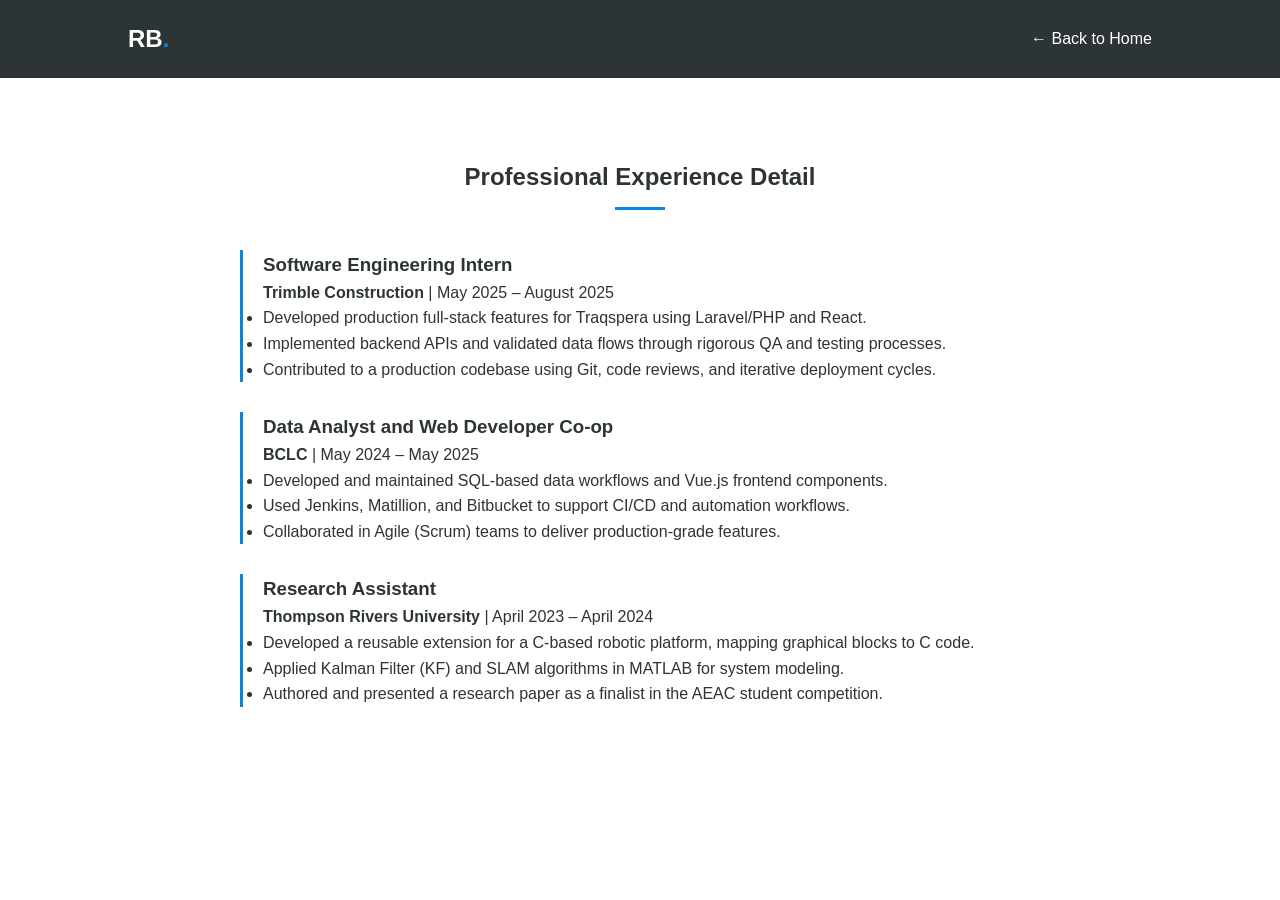
==== experience.html @ e1761ea9 "added more sections and detailed page for expereince, projects and summary." ====
<!doctype html>
<html lang="en">
  <head>
    <meta charset="UTF-8" />
    <meta name="viewport" content="width=device-width, initial-scale=1.0" />
    <title>Work Experience | Ruth Befikadu</title>
    <link rel="stylesheet" href="index.css" />
  </head>
  <body>
    <nav>
      <div class="logo">
        <a href="index.html" style="color: white; text-decoration: none"
          >RB<span>.</span></a
        >
      </div>
      <ul>
        <li><a href="index.html">← Back to Home</a></li>
      </ul>
    </nav>

    <section class="container">
      <h2>Professional Experience Detail</h2>
      <div class="timeline">
        <div class="job">
          <h3>Software Engineering Intern</h3>
          <p><strong>Trimble Construction</strong> | May 2025 – August 2025</p>
          <ul>
            <li>
              Developed production full-stack features for Traqspera using
              Laravel/PHP and React.
            </li>
            <li>
              Implemented backend APIs and validated data flows through rigorous
              QA and testing processes.
            </li>
            <li>
              Contributed to a production codebase using Git, code reviews, and
              iterative deployment cycles.
            </li>
          </ul>
        </div>
        <div class="job">
          <h3>Data Analyst and Web Developer Co-op</h3>
          <p><strong>BCLC</strong> | May 2024 – May 2025</p>
          <ul>
            <li>
              Developed and maintained SQL-based data workflows and Vue.js
              frontend components.
            </li>
            <li>
              Used Jenkins, Matillion, and Bitbucket to support CI/CD and
              automation workflows.
            </li>
            <li>
              Collaborated in Agile (Scrum) teams to deliver production-grade
              features.
            </li>
          </ul>
        </div>
        <div class="job">
          <h3>Research Assistant</h3>
          <p>
            <strong>Thompson Rivers University</strong> | April 2023 – April
            2024
          </p>
          <ul>
            <li>
              Developed a reusable extension for a C-based robotic platform,
              mapping graphical blocks to C code.
            </li>
            <li>
              Applied Kalman Filter (KF) and SLAM algorithms in MATLAB for
              system modeling.
            </li>
            <li>
              Authored and presented a research paper as a finalist in the AEAC
              student competition.
            </li>
          </ul>
        </div>
      </div>
    </section>
  </body>
</html>
---- index.css ----
:root {
    --primary: #2d3436;
    --accent: #0984e3;
    --text: #2d3436;
    --bg: #ffffff;
    --light-bg: #f5f6fa;
}

* { margin: 0; padding: 0; box-sizing: border-box; font-family: 'Segoe UI', sans-serif; }

body { color: var(--text); line-height: 1.6; }

.container { padding: 80px 10%; }
.bg-light { background: var(--light-bg); }

nav {
    display: flex; justify-content: space-between; align-items: center;
    padding: 20px 10%; background: var(--primary); color: white;
}
.logo { font-size: 1.5rem; font-weight: bold; }
.logo span { color: var(--accent); }
nav ul { display: flex; list-style: none; }
nav ul li { margin-left: 20px; }
nav ul li a { color: white; text-decoration: none; font-weight: 500; }

.hero {
    height: 400px; background: var(--primary); color: white;
    display: flex; flex-direction: column; justify-content: center; align-items: center;
    text-align: center;
}
.hero h1 { font-size: 3rem; margin-bottom: 10px; }
.hero-links a { color: white; font-size: 1.5rem; margin: 0 15px; transition: 0.3s; }
.hero-links a:hover { color: var(--accent); }

h2 { margin-bottom: 40px; text-align: center; position: relative; }
h2::after { content: ''; display: block; width: 50px; height: 3px; background: var(--accent); margin: 10px auto; }

.skills-grid { display: grid; grid-template-columns: repeat(auto-fit, minmax(200px, 1fr)); gap: 20px; }
.skill-card { text-align: center; padding: 30px; background: white; border-radius: 8px; box-shadow: 0 4px 6px rgba(0,0,0,0.1); }
.skill-card i { font-size: 2rem; color: var(--accent); margin-bottom: 15px; }

.timeline { max-width: 800px; margin: 0 auto; }
.job { margin-bottom: 30px; border-left: 3px solid var(--accent); padding-left: 20px; }
.job-header { display: flex; justify-content: space-between; font-weight: bold; margin-bottom: 10px; }

.project-grid { display: grid; grid-template-columns: repeat(auto-fit, minmax(280px, 1fr)); gap: 25px; }
.project-card { 
    background: white; padding: 25px; border-radius: 10px; border-bottom: 4px solid var(--accent);
    box-shadow: 0 10px 20px rgba(0,0,0,0.05); transition: transform 0.3s;
}
.project-card:hover { transform: translateY(-5px); }
.project-card h3 { margin-bottom: 5px; }
.project-card p:nth-child(2) { font-size: 0.85rem; color: var(--accent); font-weight: bold; margin-bottom: 15px; }
.desc { font-size: 0.95rem; color: #636e72; }

footer { text-align: center; padding: 40px; background: var(--primary); color: white; font-size: 0.9rem; }


/* Additional Styles for index.css */

.summary-list ul {
    list-style: none;
    display: grid;
    grid-template-columns: repeat(auto-fit, minmax(300px, 1fr));
    gap: 15px;
    padding: 0;
}

.summary-list li {
    background: white;
    padding: 15px;
    border-radius: 5px;
    border-left: 4px solid var(--accent);
    box-shadow: 0 2px 5px rgba(0,0,0,0.05);
}

.section-header {
    display: flex;
    justify-content: space-between;
    align-items: baseline;
    margin-bottom: 30px;
}

.detail-link {
    color: var(--accent);
    text-decoration: none;
    font-weight: 600;
    font-size: 0.9rem;
    transition: 0.3s;
}

.detail-link:hover {
    text-decoration: underline;
    opacity: 0.8;
}

.btn-nav {
    background: var(--accent);
    padding: 8px 15px;
    border-radius: 4px;
    transition: 0.3s;
}

.btn-nav:hover {
    background: #0773c5;
}

/* Wide Project List Styling */
.project-list-wide {
    display: flex;
    flex-direction: column;
    gap: 30px;
    max-width: 1000px;
    margin: 0 auto;
}

.project-card.wide {
    width: 100%; /* Force full width */
    background: white;
    padding: 30px;
    border-radius: 10px;
    border-left: 5px solid var(--accent); /* Accent bar on the left instead of bottom */
    border-bottom: none; 
    box-shadow: 0 4px 15px rgba(0,0,0,0.08);
}

.project-header {
    display: flex;
    justify-content: space-between;
    align-items: center;
    margin-bottom: 15px;
    flex-wrap: wrap;
    gap: 10px;
}

.tech-stack {
    font-size: 0.85rem;
    color: var(--accent);
    font-weight: 700;
    text-transform: uppercase;
}

.project-card.wide ul {
    margin-top: 15px;
    padding-left: 20px;
    color: #444;
}

.project-card.wide li {
    margin-bottom: 8px;
    font-size: 0.95rem;
}

/* Ensure images don't disrupt the flow if you add them later */
.project-card.wide img {
    max-width: 100%;
    height: auto;
    border-radius: 5px;
    margin-top: 15px;
}
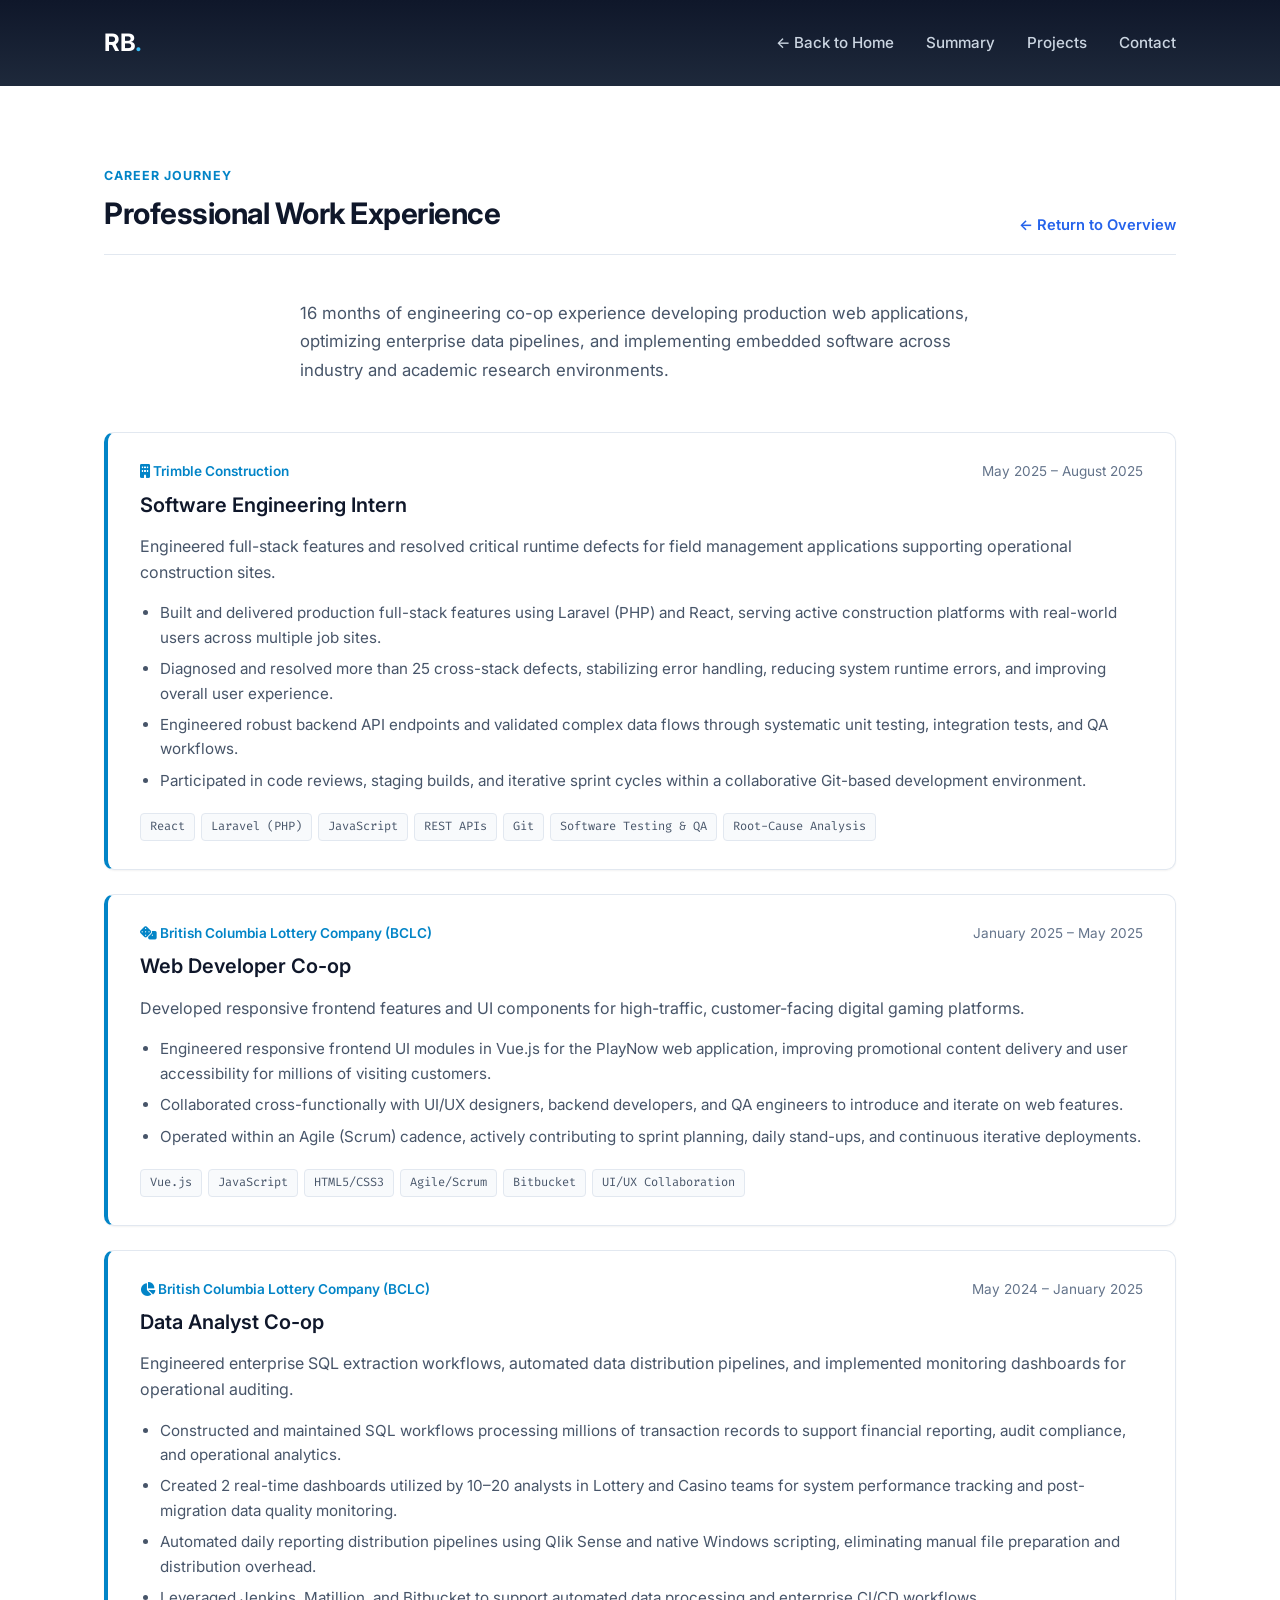
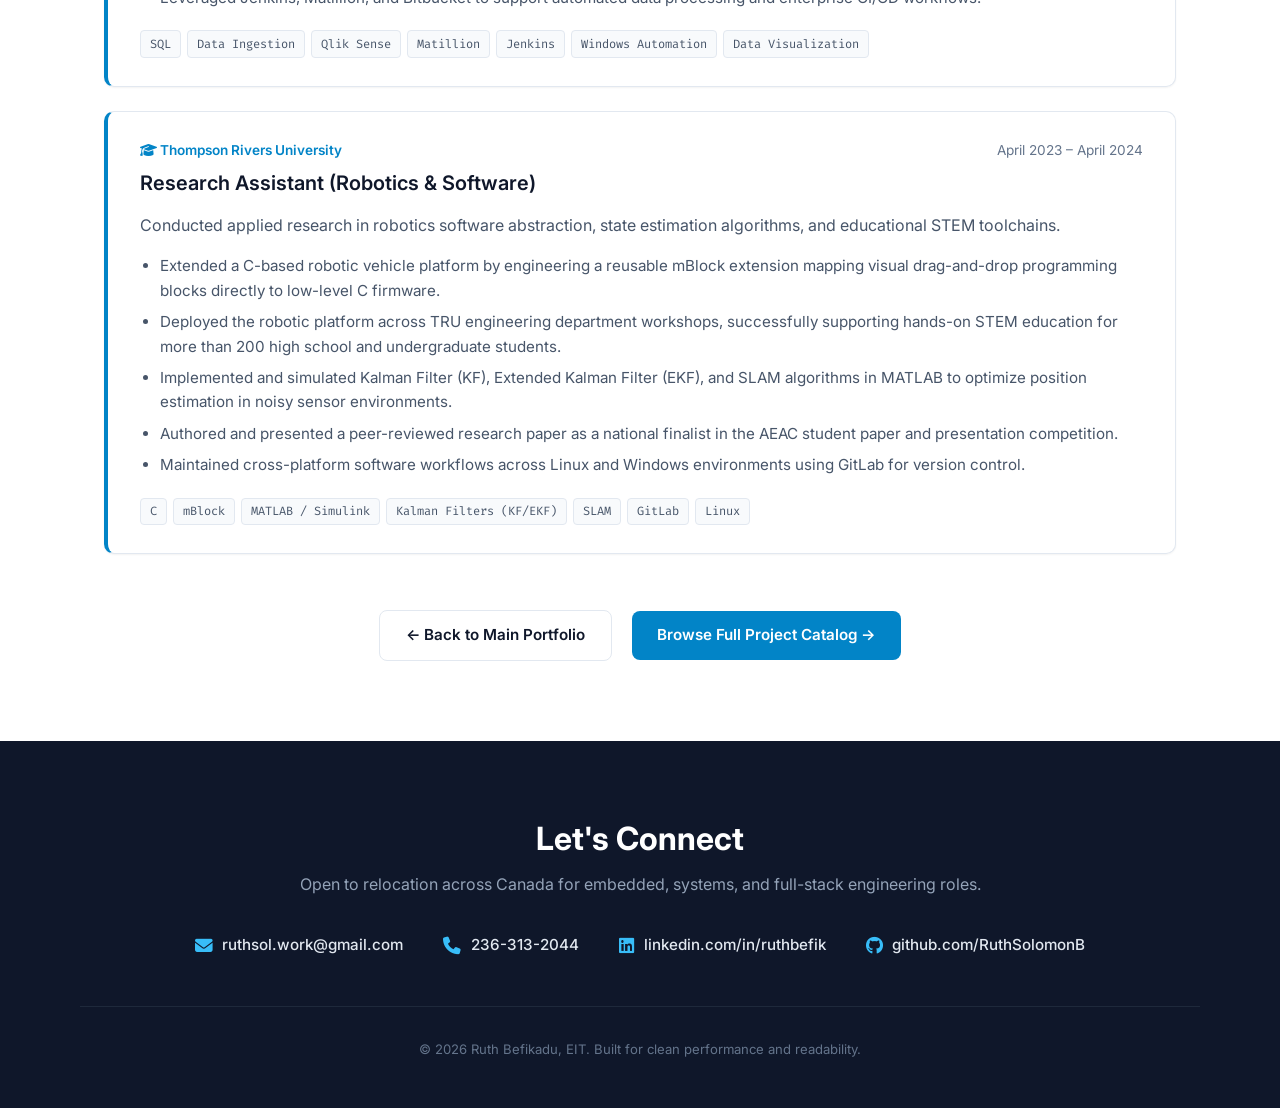
==== commit e1871a9e: "Update UI and added more projects." ====
--- a/experience.html
+++ b/experience.html
@@ -3,82 +3,235 @@
   <head>
     <meta charset="UTF-8" />
     <meta name="viewport" content="width=device-width, initial-scale=1.0" />
-    <title>Work Experience | Ruth Befikadu</title>
+    <title>Professional Experience | Ruth Befikadu, EIT</title>
+    <meta
+      name="description"
+      content="Comprehensive work history and co-op experience for Ruth Befikadu, EIT."
+    />
     <link rel="stylesheet" href="index.css" />
+    <link
+      rel="stylesheet"
+      href="https://cdnjs.cloudflare.com/ajax/libs/font-awesome/6.5.1/css/all.min.css"
+    />
+    <link rel="preconnect" href="https://fonts.googleapis.com" />
+    <link rel="preconnect" href="https://fonts.gstatic.com" crossorigin />
+    <link
+      href="https://fonts.googleapis.com/css2?family=Fira+Code:wght@400;500&family=Inter:wght@300;400;500;600;700&display=swap"
+      rel="stylesheet"
+    />
   </head>
   <body>
-    <nav>
-      <div class="logo">
-        <a href="index.html" style="color: white; text-decoration: none"
-          >RB<span>.</span></a
-        >
-      </div>
-      <ul>
-        <li><a href="index.html">← Back to Home</a></li>
-      </ul>
-    </nav>
-
-    <section class="container">
-      <h2>Professional Experience Detail</h2>
+    <!-- Top Navigation Bar -->
+    <header>
+      <nav class="nav-container">
+        <a href="index.html" class="logo">RB<span>.</span></a>
+        <ul class="nav-links">
+          <li><a href="index.html">&larr; Back to Home</a></li>
+          <li><a href="summary.html">Summary</a></li>
+          <li><a href="projects.html">Projects</a></li>
+          <li><a href="index.html#contact">Contact</a></li>
+        </ul>
+      </nav>
+    </header>
+
+    <main class="container">
+      <!-- Section Header -->
+      <div class="section-header">
+        <div>
+          <span class="section-tag">Career Journey</span>
+          <h2>Professional Work Experience</h2>
+        </div>
+        <a href="index.html" class="detail-link">&larr; Return to Overview</a>
+      </div>
+
+      <!-- Lead Summary -->
+      <p class="hero-intro" style="color: var(--text-muted); margin-bottom: 3rem; text-align: left;">
+        16 months of engineering co-op experience developing production web applications, optimizing enterprise data pipelines, and implementing embedded software across industry and academic research environments.
+      </p>
+
       <div class="timeline">
-        <div class="job">
-          <h3>Software Engineering Intern</h3>
-          <p><strong>Trimble Construction</strong> | May 2025 – August 2025</p>
-          <ul>
-            <li>
-              Developed production full-stack features for Traqspera using
-              Laravel/PHP and React.
-            </li>
-            <li>
-              Implemented backend APIs and validated data flows through rigorous
-              QA and testing processes.
-            </li>
-            <li>
-              Contributed to a production codebase using Git, code reviews, and
-              iterative deployment cycles.
-            </li>
-          </ul>
-        </div>
-        <div class="job">
-          <h3>Data Analyst and Web Developer Co-op</h3>
-          <p><strong>BCLC</strong> | May 2024 – May 2025</p>
-          <ul>
-            <li>
-              Developed and maintained SQL-based data workflows and Vue.js
-              frontend components.
-            </li>
-            <li>
-              Used Jenkins, Matillion, and Bitbucket to support CI/CD and
-              automation workflows.
-            </li>
-            <li>
-              Collaborated in Agile (Scrum) teams to deliver production-grade
-              features.
-            </li>
-          </ul>
-        </div>
-        <div class="job">
-          <h3>Research Assistant</h3>
-          <p>
-            <strong>Thompson Rivers University</strong> | April 2023 – April
-            2024
-          </p>
-          <ul>
-            <li>
-              Developed a reusable extension for a C-based robotic platform,
-              mapping graphical blocks to C code.
-            </li>
-            <li>
-              Applied Kalman Filter (KF) and SLAM algorithms in MATLAB for
-              system modeling.
-            </li>
-            <li>
-              Authored and presented a research paper as a finalist in the AEAC
-              student competition.
-            </li>
-          </ul>
-        </div>
-      </div>
-    </section>
+        <!-- Role 1: Trimble Construction -->
+        <div class="job-card">
+          <div class="job-meta">
+            <span class="job-company"><i class="fas fa-building"></i> Trimble Construction</span>
+            <span class="job-date">May 2025 &ndash; August 2025</span>
+          </div>
+          <h3 class="job-title">Software Engineering Intern</h3>
+          <p class="desc" style="margin-bottom: 1rem; color: var(--text-muted);">
+            Engineered full-stack features and resolved critical runtime defects for field management applications supporting operational construction sites.
+          </p>
+          <ul class="job-bullets">
+            <li>
+              Built and delivered production full-stack features using Laravel (PHP) and React, serving active construction platforms with real-world users across multiple job sites.
+            </li>
+            <li>
+              Diagnosed and resolved more than 25 cross-stack defects, stabilizing error handling, reducing system runtime errors, and improving overall user experience.
+            </li>
+            <li>
+              Engineered robust backend API endpoints and validated complex data flows through systematic unit testing, integration tests, and QA workflows.
+            </li>
+            <li>
+              Participated in code reviews, staging builds, and iterative sprint cycles within a collaborative Git-based development environment.
+            </li>
+          </ul>
+          <div class="tag-cloud" style="margin-top: 1.25rem;">
+            <span>React</span>
+            <span>Laravel (PHP)</span>
+            <span>JavaScript</span>
+            <span>REST APIs</span>
+            <span>Git</span>
+            <span>Software Testing & QA</span>
+            <span>Root-Cause Analysis</span>
+          </div>
+        </div>
+
+        <!-- Role 2: BCLC Web Developer -->
+        <div class="job-card">
+          <div class="job-meta">
+            <span class="job-company"><i class="fas fa-dice"></i> British Columbia Lottery Company (BCLC)</span>
+            <span class="job-date">January 2025 &ndash; May 2025</span>
+          </div>
+          <h3 class="job-title">Web Developer Co-op</h3>
+          <p class="desc" style="margin-bottom: 1rem; color: var(--text-muted);">
+            Developed responsive frontend features and UI components for high-traffic, customer-facing digital gaming platforms.
+          </p>
+          <ul class="job-bullets">
+            <li>
+              Engineered responsive frontend UI modules in Vue.js for the PlayNow web application, improving promotional content delivery and user accessibility for millions of visiting customers.
+            </li>
+            <li>
+              Collaborated cross-functionally with UI/UX designers, backend developers, and QA engineers to introduce and iterate on web features.
+            </li>
+            <li>
+              Operated within an Agile (Scrum) cadence, actively contributing to sprint planning, daily stand-ups, and continuous iterative deployments.
+            </li>
+          </ul>
+          <div class="tag-cloud" style="margin-top: 1.25rem;">
+            <span>Vue.js</span>
+            <span>JavaScript</span>
+            <span>HTML5/CSS3</span>
+            <span>Agile/Scrum</span>
+            <span>Bitbucket</span>
+            <span>UI/UX Collaboration</span>
+          </div>
+        </div>
+
+        <!-- Role 3: BCLC Data Analyst -->
+        <div class="job-card">
+          <div class="job-meta">
+            <span class="job-company"><i class="fas fa-chart-pie"></i> British Columbia Lottery Company (BCLC)</span>
+            <span class="job-date">May 2024 &ndash; January 2025</span>
+          </div>
+          <h3 class="job-title">Data Analyst Co-op</h3>
+          <p class="desc" style="margin-bottom: 1rem; color: var(--text-muted);">
+            Engineered enterprise SQL extraction workflows, automated data distribution pipelines, and implemented monitoring dashboards for operational auditing.
+          </p>
+          <ul class="job-bullets">
+            <li>
+              Constructed and maintained SQL workflows processing millions of transaction records to support financial reporting, audit compliance, and operational analytics.
+            </li>
+            <li>
+              Created 2 real-time dashboards utilized by 10&ndash;20 analysts in Lottery and Casino teams for system performance tracking and post-migration data quality monitoring.
+            </li>
+            <li>
+              Automated daily reporting distribution pipelines using Qlik Sense and native Windows scripting, eliminating manual file preparation and distribution overhead.
+            </li>
+            <li>
+              Leveraged Jenkins, Matillion, and Bitbucket to support automated data processing and enterprise CI/CD workflows.
+            </li>
+          </ul>
+          <div class="tag-cloud" style="margin-top: 1.25rem;">
+            <span>SQL</span>
+            <span>Data Ingestion</span>
+            <span>Qlik Sense</span>
+            <span>Matillion</span>
+            <span>Jenkins</span>
+            <span>Windows Automation</span>
+            <span>Data Visualization</span>
+          </div>
+        </div>
+
+        <!-- Role 4: Thompson Rivers University -->
+        <div class="job-card">
+          <div class="job-meta">
+            <span class="job-company"><i class="fas fa-graduation-cap"></i> Thompson Rivers University</span>
+            <span class="job-date">April 2023 &ndash; April 2024</span>
+          </div>
+          <h3 class="job-title">Research Assistant (Robotics & Software)</h3>
+          <p class="desc" style="margin-bottom: 1rem; color: var(--text-muted);">
+            Conducted applied research in robotics software abstraction, state estimation algorithms, and educational STEM toolchains.
+          </p>
+          <ul class="job-bullets">
+            <li>
+              Extended a C-based robotic vehicle platform by engineering a reusable mBlock extension mapping visual drag-and-drop programming blocks directly to low-level C firmware.
+            </li>
+            <li>
+              Deployed the robotic platform across TRU engineering department workshops, successfully supporting hands-on STEM education for more than 200 high school and undergraduate students.
+            </li>
+            <li>
+              Implemented and simulated Kalman Filter (KF), Extended Kalman Filter (EKF), and SLAM algorithms in MATLAB to optimize position estimation in noisy sensor environments.
+            </li>
+            <li>
+              Authored and presented a peer-reviewed research paper as a national finalist in the AEAC student paper and presentation competition.
+            </li>
+            <li>
+              Maintained cross-platform software workflows across Linux and Windows environments using GitLab for version control.
+            </li>
+          </ul>
+          <div class="tag-cloud" style="margin-top: 1.25rem;">
+            <span>C</span>
+            <span>mBlock</span>
+            <span>MATLAB / Simulink</span>
+            <span>Kalman Filters (KF/EKF)</span>
+            <span>SLAM</span>
+            <span>GitLab</span>
+            <span>Linux</span>
+          </div>
+        </div>
+      </div>
+
+      <!-- Navigation Footer -->
+      <div style="margin-top: 3.5rem; text-align: center;">
+        <a href="index.html" class="btn btn-secondary">&larr; Back to Main Portfolio</a>
+        <a href="projects.html" class="btn btn-primary" style="margin-left: 1rem;">Browse Full Project Catalog &rarr;</a>
+      </div>
+    </main>
+
+    <!-- Footer -->
+    <footer id="contact">
+      <div class="container footer-content">
+        <h2>Let's Connect</h2>
+        <p class="footer-lead">
+          Open to relocation across Canada for embedded, systems, and full-stack engineering roles.
+        </p>
+        <div class="contact-links">
+          <a href="mailto:ruthsol.work@gmail.com" class="contact-item">
+            <i class="fas fa-envelope"></i> ruthsol.work@gmail.com
+          </a>
+          <a href="tel:2363132044" class="contact-item">
+            <i class="fas fa-phone"></i> 236-313-2044
+          </a>
+          <a
+            href="https://www.linkedin.com/in/ruthbefik"
+            target="_blank"
+            rel="noopener noreferrer"
+            class="contact-item"
+          >
+            <i class="fab fa-linkedin"></i> linkedin.com/in/ruthbefik
+          </a>
+          <a
+            href="https://github.com/RuthSolomonB"
+            target="_blank"
+            rel="noopener noreferrer"
+            class="contact-item"
+          >
+            <i class="fab fa-github"></i> github.com/RuthSolomonB
+          </a>
+        </div>
+        <p class="copyright">
+          &copy; 2026 Ruth Befikadu, EIT. Built for clean performance and readability.
+        </p>
+      </div>
+    </footer>
   </body>
-</html>
+</html>
--- a/index.css
+++ b/index.css
@@ -1,160 +1,544 @@
+/* ==========================================================================
+   Base & Reset
+   ========================================================================== */
 :root {
-    --primary: #2d3436;
-    --accent: #0984e3;
-    --text: #2d3436;
-    --bg: #ffffff;
-    --light-bg: #f5f6fa;
-}
-
-* { margin: 0; padding: 0; box-sizing: border-box; font-family: 'Segoe UI', sans-serif; }
-
-body { color: var(--text); line-height: 1.6; }
-
-.container { padding: 80px 10%; }
-.bg-light { background: var(--light-bg); }
-
-nav {
-    display: flex; justify-content: space-between; align-items: center;
-    padding: 20px 10%; background: var(--primary); color: white;
-}
-.logo { font-size: 1.5rem; font-weight: bold; }
-.logo span { color: var(--accent); }
-nav ul { display: flex; list-style: none; }
-nav ul li { margin-left: 20px; }
-nav ul li a { color: white; text-decoration: none; font-weight: 500; }
-
+  --primary: #2563eb;
+  --primary-hover: #1d4ed8;
+  --accent: #0284c7;
+  --bg-main: #ffffff;
+  --bg-alt: #f8fafc;
+  --bg-card: #ffffff;
+  --text-main: #0f172a;
+  --text-muted: #475569;
+  --text-light: #64748b;
+  --border: #e2e8f0;
+  --border-subtle: #f1f5f9;
+  --shadow-sm: 0 1px 2px 0 rgb(0 0 0 / 0.05);
+  --shadow-md: 0 4px 6px -1px rgb(0 0 0 / 0.08), 0 2px 4px -2px rgb(0 0 0 / 0.06);
+  --shadow-lg: 0 10px 15px -3px rgb(0 0 0 / 0.08), 0 4px 6px -4px rgb(0 0 0 / 0.04);
+  --font-sans: 'Inter', -apple-system, BlinkMacSystemFont, 'Segoe UI', Roboto, sans-serif;
+  --font-mono: 'Fira Code', monospace;
+  --radius: 10px;
+}
+
+* {
+  box-sizing: border-box;
+  margin: 0;
+  padding: 0;
+}
+
+html {
+  scroll-behavior: smooth;
+}
+
+body {
+  font-family: var(--font-sans);
+  color: var(--text-main);
+  background-color: var(--bg-main);
+  line-height: 1.6;
+  -webkit-font-smoothing: antialiased;
+}
+
+a {
+  color: var(--primary);
+  text-decoration: none;
+  transition: color 0.2s ease;
+}
+
+a:hover {
+  color: var(--primary-hover);
+}
+
+.container {
+  max-width: 1120px;
+  margin: 0 auto;
+  padding: 5rem 1.5rem;
+}
+
+.bg-light {
+  background-color: var(--bg-alt);
+}
+
+/* ==========================================================================
+   Navigation
+   ========================================================================== */
+header {
+  background: linear-gradient(to bottom, #0f172a, #1e293b);
+  color: #ffffff;
+}
+
+.nav-container {
+  max-width: 1120px;
+  margin: 0 auto;
+  padding: 1.5rem;
+  display: flex;
+  justify-content: space-between;
+  align-items: center;
+}
+
+.logo {
+  font-size: 1.5rem;
+  font-weight: 700;
+  color: #ffffff;
+  letter-spacing: -0.5px;
+}
+
+.logo span {
+  color: #38bdf8;
+}
+
+.nav-links {
+  list-style: none;
+  display: flex;
+  gap: 2rem;
+}
+
+.nav-links a {
+  color: #cbd5e1;
+  font-weight: 500;
+  font-size: 0.95rem;
+  transition: color 0.2s ease;
+}
+
+.nav-links a:hover {
+  color: #ffffff;
+}
+
+/* ==========================================================================
+   Hero Section
+   ========================================================================== */
 .hero {
-    height: 400px; background: var(--primary); color: white;
-    display: flex; flex-direction: column; justify-content: center; align-items: center;
-    text-align: center;
-}
-.hero h1 { font-size: 3rem; margin-bottom: 10px; }
-.hero-links a { color: white; font-size: 1.5rem; margin: 0 15px; transition: 0.3s; }
-.hero-links a:hover { color: var(--accent); }
-
-h2 { margin-bottom: 40px; text-align: center; position: relative; }
-h2::after { content: ''; display: block; width: 50px; height: 3px; background: var(--accent); margin: 10px auto; }
-
-.skills-grid { display: grid; grid-template-columns: repeat(auto-fit, minmax(200px, 1fr)); gap: 20px; }
-.skill-card { text-align: center; padding: 30px; background: white; border-radius: 8px; box-shadow: 0 4px 6px rgba(0,0,0,0.1); }
-.skill-card i { font-size: 2rem; color: var(--accent); margin-bottom: 15px; }
-
-.timeline { max-width: 800px; margin: 0 auto; }
-.job { margin-bottom: 30px; border-left: 3px solid var(--accent); padding-left: 20px; }
-.job-header { display: flex; justify-content: space-between; font-weight: bold; margin-bottom: 10px; }
-
-.project-grid { display: grid; grid-template-columns: repeat(auto-fit, minmax(280px, 1fr)); gap: 25px; }
-.project-card { 
-    background: white; padding: 25px; border-radius: 10px; border-bottom: 4px solid var(--accent);
-    box-shadow: 0 10px 20px rgba(0,0,0,0.05); transition: transform 0.3s;
-}
-.project-card:hover { transform: translateY(-5px); }
-.project-card h3 { margin-bottom: 5px; }
-.project-card p:nth-child(2) { font-size: 0.85rem; color: var(--accent); font-weight: bold; margin-bottom: 15px; }
-.desc { font-size: 0.95rem; color: #636e72; }
-
-footer { text-align: center; padding: 40px; background: var(--primary); color: white; font-size: 0.9rem; }
-
-
-/* Additional Styles for index.css */
-
-.summary-list ul {
-    list-style: none;
-    display: grid;
-    grid-template-columns: repeat(auto-fit, minmax(300px, 1fr));
-    gap: 15px;
-    padding: 0;
-}
-
-.summary-list li {
-    background: white;
-    padding: 15px;
-    border-radius: 5px;
-    border-left: 4px solid var(--accent);
-    box-shadow: 0 2px 5px rgba(0,0,0,0.05);
-}
-
+  max-width: 860px;
+  margin: 0 auto;
+  padding: 4.5rem 1.5rem 6.5rem;
+  text-align: center;
+}
+
+.badge-container {
+  display: flex;
+  justify-content: center;
+  flex-wrap: wrap;
+  gap: 0.6rem;
+  margin-bottom: 1.5rem;
+}
+
+.hero-badge {
+  display: inline-block;
+  background-color: rgba(255, 255, 255, 0.1);
+  color: #cbd5e1;
+  border: 1px solid rgba(255, 255, 255, 0.18);
+  font-size: 0.8rem;
+  font-weight: 600;
+  padding: 0.35rem 0.85rem;
+  border-radius: 9999px;
+  letter-spacing: 0.3px;
+}
+
+.hero-badge.highlight {
+  background-color: rgba(56, 189, 248, 0.15);
+  color: #7dd3fc;
+  border-color: rgba(56, 189, 248, 0.35);
+}
+
+.hero h1 {
+  font-size: 3.25rem;
+  font-weight: 800;
+  letter-spacing: -1px;
+  margin-bottom: 0.75rem;
+  color: #ffffff;
+}
+
+.hero-subtitle {
+  font-size: 1.25rem;
+  font-weight: 500;
+  color: #94a3b8;
+  margin-bottom: 1.25rem;
+}
+
+.hero-intro {
+  font-size: 1.05rem;
+  color: #cbd5e1;
+  max-width: 680px;
+  margin: 0 auto 2.25rem;
+  line-height: 1.7;
+}
+
+.hero-actions {
+  display: flex;
+  justify-content: center;
+  gap: 1rem;
+  margin-bottom: 2.5rem;
+}
+
+.btn {
+  display: inline-block;
+  padding: 0.75rem 1.6rem;
+  border-radius: 8px;
+  font-weight: 600;
+  font-size: 0.95rem;
+  transition: all 0.2s ease;
+}
+
+.btn-primary {
+  background-color: #0284c7;
+  color: #ffffff;
+}
+
+.btn-primary:hover {
+  background-color: #0369a1;
+  color: #ffffff;
+}
+
+/* Default Secondary Button (for white/light background sections) */
+.btn-secondary {
+  background-color: transparent;
+  color: var(--text-main);
+  border: 1px solid var(--border);
+}
+
+.btn-secondary:hover {
+  background-color: var(--bg-alt);
+  border-color: #cbd5e1;
+  color: var(--text-main);
+}
+
+/* Hero Secondary Button override (for dark hero/header only) */
+.hero .btn-secondary {
+  color: #ffffff;
+  border-color: #475569;
+}
+
+.hero .btn-secondary:hover {
+  background-color: rgba(255, 255, 255, 0.08);
+  border-color: #94a3b8;
+  color: #ffffff;
+}
+
+.hero-links {
+  display: flex;
+  justify-content: center;
+  gap: 1.25rem;
+}
+
+.hero-links a {
+  display: inline-flex;
+  align-items: center;
+  justify-content: center;
+  width: 44px;
+  height: 44px;
+  border-radius: 50%;
+  background-color: rgba(255, 255, 255, 0.08);
+  color: #cbd5e1;
+  font-size: 1.15rem;
+  border: 1px solid rgba(255, 255, 255, 0.12);
+  transition: all 0.2s ease;
+}
+
+.hero-links a:hover {
+  color: #ffffff;
+  background-color: #0284c7;
+  border-color: #0284c7;
+  transform: translateY(-2px);
+}
+
+/* ==========================================================================
+   Section Headers
+   ========================================================================== */
 .section-header {
-    display: flex;
-    justify-content: space-between;
-    align-items: baseline;
-    margin-bottom: 30px;
+  display: flex;
+  justify-content: space-between;
+  align-items: flex-end;
+  margin-bottom: 2.75rem;
+  padding-bottom: 1rem;
+  border-bottom: 1px solid var(--border);
+  gap: 1rem;
+}
+
+.section-tag {
+  display: block;
+  font-size: 0.78rem;
+  font-weight: 700;
+  text-transform: uppercase;
+  letter-spacing: 1px;
+  color: var(--accent);
+  margin-bottom: 0.25rem;
+}
+
+.section-header h2 {
+  font-size: 1.85rem;
+  font-weight: 700;
+  color: var(--text-main);
+  letter-spacing: -0.5px;
 }
 
 .detail-link {
-    color: var(--accent);
-    text-decoration: none;
-    font-weight: 600;
-    font-size: 0.9rem;
-    transition: 0.3s;
-}
-
-.detail-link:hover {
-    text-decoration: underline;
-    opacity: 0.8;
-}
-
-.btn-nav {
-    background: var(--accent);
-    padding: 8px 15px;
-    border-radius: 4px;
-    transition: 0.3s;
-}
-
-.btn-nav:hover {
-    background: #0773c5;
-}
-
-/* Wide Project List Styling */
-.project-list-wide {
-    display: flex;
+  font-size: 0.92rem;
+  font-weight: 600;
+  white-space: nowrap;
+}
+
+/* ==========================================================================
+   Skills Grid
+   ========================================================================== */
+.skills-grid {
+  display: grid;
+  grid-template-columns: repeat(auto-fit, minmax(240px, 1fr));
+  gap: 1.5rem;
+}
+
+.skill-card {
+  background-color: var(--bg-card);
+  border: 1px solid var(--border);
+  padding: 1.75rem;
+  border-radius: var(--radius);
+  transition: transform 0.2s ease, box-shadow 0.2s ease;
+  display: flex;
+  flex-direction: column;
+}
+
+.skill-card:hover {
+  transform: translateY(-4px);
+  box-shadow: var(--shadow-md);
+  border-color: #cbd5e1;
+}
+
+.card-icon {
+  font-size: 1.65rem;
+  color: var(--accent);
+  margin-bottom: 1rem;
+}
+
+.skill-card h3 {
+  font-size: 1.15rem;
+  font-weight: 600;
+  margin-bottom: 0.6rem;
+  color: var(--text-main);
+}
+
+.skill-card p {
+  font-size: 0.92rem;
+  color: var(--text-muted);
+  line-height: 1.6;
+  margin-bottom: 1.25rem;
+  flex-grow: 1;
+}
+
+.tag-cloud {
+  display: flex;
+  flex-wrap: wrap;
+  gap: 0.4rem;
+}
+
+.tag-cloud span {
+  font-family: var(--font-mono);
+  font-size: 0.75rem;
+  background-color: var(--bg-alt);
+  color: var(--text-muted);
+  padding: 0.2rem 0.55rem;
+  border-radius: 4px;
+  border: 1px solid var(--border);
+}
+
+/* ==========================================================================
+   Experience Timeline
+   ========================================================================== */
+.timeline {
+  display: flex;
+  flex-direction: column;
+  gap: 1.5rem;
+}
+
+.job-card {
+  background-color: var(--bg-card);
+  border: 1px solid var(--border);
+  border-left: 4px solid var(--accent);
+  border-radius: var(--radius);
+  padding: 1.75rem 2rem;
+  box-shadow: var(--shadow-sm);
+}
+
+.job-meta {
+  display: flex;
+  justify-content: space-between;
+  font-size: 0.85rem;
+  margin-bottom: 0.35rem;
+  color: var(--text-light);
+}
+
+.job-company {
+  font-weight: 600;
+  color: var(--accent);
+}
+
+.job-title {
+  font-size: 1.25rem;
+  font-weight: 600;
+  color: var(--text-main);
+  margin-bottom: 0.85rem;
+}
+
+.job-bullets {
+  padding-left: 1.25rem;
+  color: var(--text-muted);
+  font-size: 0.95rem;
+}
+
+.job-bullets li {
+  margin-bottom: 0.45rem;
+  line-height: 1.6;
+}
+
+.job-bullets li:last-child {
+  margin-bottom: 0;
+}
+
+/* ==========================================================================
+   Project Grid
+   ========================================================================== */
+.project-grid {
+  display: grid;
+  grid-template-columns: repeat(auto-fit, minmax(280px, 1fr));
+  gap: 1.5rem;
+}
+
+.project-card {
+  background-color: var(--bg-card);
+  border: 1px solid var(--border);
+  border-radius: var(--radius);
+  padding: 1.75rem;
+  transition: transform 0.2s ease, box-shadow 0.2s ease;
+  display: flex;
+  flex-direction: column;
+}
+
+.project-card:hover {
+  transform: translateY(-4px);
+  box-shadow: var(--shadow-md);
+  border-color: #cbd5e1;
+}
+
+.project-header {
+  display: flex;
+  justify-content: space-between;
+  align-items: flex-start;
+  gap: 0.5rem;
+  margin-bottom: 0.4rem;
+}
+
+.project-card h3 {
+  font-size: 1.15rem;
+  font-weight: 600;
+  color: var(--text-main);
+}
+
+.project-badge {
+  font-size: 0.7rem;
+  font-weight: 600;
+  background-color: #e0f2fe;
+  color: #0369a1;
+  padding: 0.2rem 0.55rem;
+  border-radius: 9999px;
+  white-space: nowrap;
+}
+
+.project-tech {
+  font-family: var(--font-mono);
+  font-size: 0.8rem;
+  font-weight: 500;
+  color: var(--accent);
+  margin-bottom: 0.85rem;
+}
+
+.project-card .desc {
+  font-size: 0.92rem;
+  color: var(--text-muted);
+  line-height: 1.6;
+}
+
+/* ==========================================================================
+   Footer & Contact
+   ========================================================================== */
+footer {
+  background-color: #0f172a;
+  color: #cbd5e1;
+  padding: 4.5rem 1.5rem 3rem;
+  text-align: center;
+}
+
+.footer-content {
+  padding: 0;
+}
+
+footer h2 {
+  font-size: 2rem;
+  font-weight: 700;
+  color: #ffffff;
+  margin-bottom: 0.5rem;
+}
+
+.footer-lead {
+  font-size: 1rem;
+  color: #94a3b8;
+  margin-bottom: 2.25rem;
+}
+
+.contact-links {
+  display: flex;
+  justify-content: center;
+  flex-wrap: wrap;
+  gap: 1.5rem 2.5rem;
+  margin-bottom: 3rem;
+}
+
+.contact-item {
+  display: inline-flex;
+  align-items: center;
+  gap: 0.6rem;
+  color: #e2e8f0;
+  font-size: 0.95rem;
+  font-weight: 500;
+}
+
+.contact-item i {
+  color: #38bdf8;
+  font-size: 1.1rem;
+}
+
+.contact-item:hover {
+  color: #38bdf8;
+}
+
+.copyright {
+  font-size: 0.82rem;
+  color: #64748b;
+  border-top: 1px solid #1e293b;
+  padding-top: 2rem;
+}
+
+/* ==========================================================================
+   Responsive Breakpoints
+   ========================================================================== */
+@media (max-width: 768px) {
+  .hero h1 {
+    font-size: 2.4rem;
+  }
+
+  .nav-container {
     flex-direction: column;
-    gap: 30px;
-    max-width: 1000px;
-    margin: 0 auto;
-}
-
-.project-card.wide {
-    width: 100%; /* Force full width */
-    background: white;
-    padding: 30px;
-    border-radius: 10px;
-    border-left: 5px solid var(--accent); /* Accent bar on the left instead of bottom */
-    border-bottom: none; 
-    box-shadow: 0 4px 15px rgba(0,0,0,0.08);
-}
-
-.project-header {
-    display: flex;
-    justify-content: space-between;
-    align-items: center;
-    margin-bottom: 15px;
-    flex-wrap: wrap;
-    gap: 10px;
-}
-
-.tech-stack {
-    font-size: 0.85rem;
-    color: var(--accent);
-    font-weight: 700;
-    text-transform: uppercase;
-}
-
-.project-card.wide ul {
-    margin-top: 15px;
-    padding-left: 20px;
-    color: #444;
-}
-
-.project-card.wide li {
-    margin-bottom: 8px;
-    font-size: 0.95rem;
-}
-
-/* Ensure images don't disrupt the flow if you add them later */
-.project-card.wide img {
-    max-width: 100%;
-    height: auto;
-    border-radius: 5px;
-    margin-top: 15px;
+    gap: 1rem;
+  }
+
+  .section-header {
+    flex-direction: column;
+    align-items: flex-start;
+  }
+
+  .job-meta {
+    flex-direction: column;
+    gap: 0.2rem;
+  }
+
+  .container {
+    padding: 3.5rem 1.25rem;
+  }
 }
